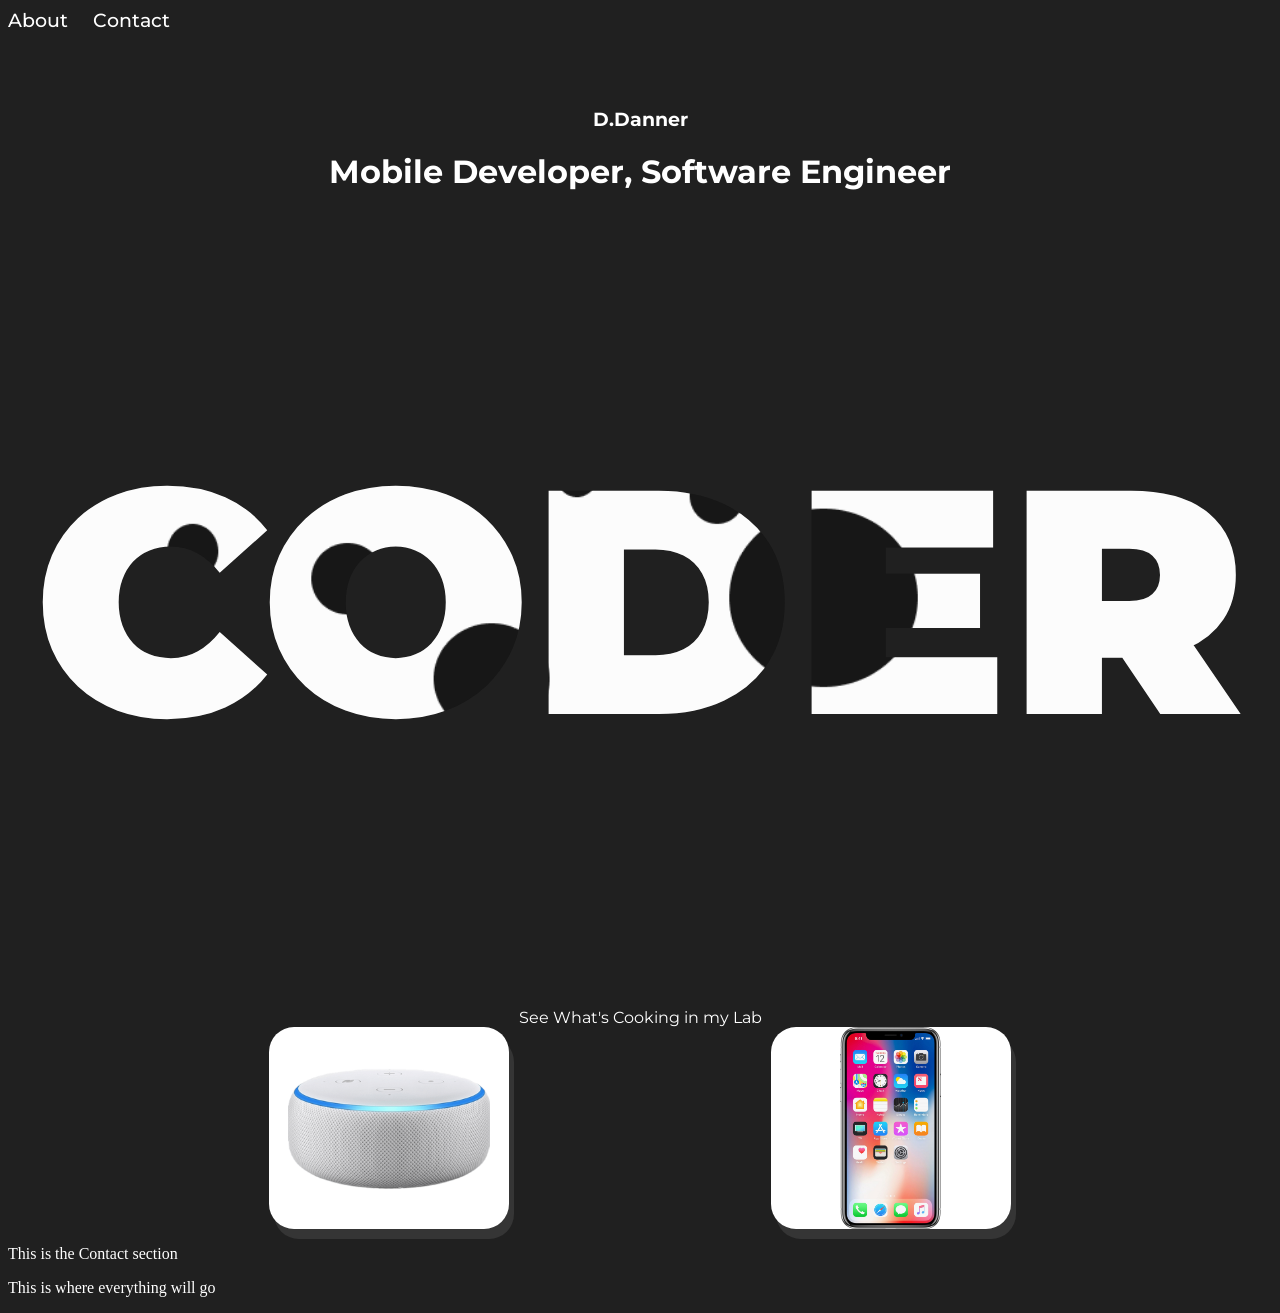
==== index.html @ 23968064 "font size change" ====
<!doctype html>
<html>
    <head>
        <title>Mobile Developer</title>
        <link rel="stylesheet" href="css/Styles.css">
        <link rel="preconnect" href="https://fonts.gstatic.com">
        <link rel="preconnect" href="https://fonts.gstatic.com">
        <link href="https://fonts.googleapis.com/css2?family=Montserrat:wght@400;500&display=swap" rel="stylesheet">
        <script src="anime.min.js">
            var loopBegan = 0;
            var loopCompleted = false;



        </script>
    </head>
    <body>
        <div style="display: flex; justify-content: left;">
            <a class="link">About</a>
            <a href="#Contact" class="link">Contact</a>
        </div>
        <div style="margin-bottom: 1%; text-align: center; font-family: 'Montserrat', sans-serif; margin-top: 6%;">
        <h3>D.Danner</h3>
        <h1>Mobile Developer, Software Engineer</h1>
 <div class="text-container">
    <h1 style="font-size: 1993%; font-weight: 1000; ">CODER</h1>
 </div>
    </div>
    <div>
        <div style="text-align: center; font-family: 'Montserrat', sans-serif; font-size: 500;">
            See What's Cooking in my Lab
        </div>
        <div style="display: flex; justify-content: space-evenly;">
            <div class="rectangle" id="alexa">
            </div>
            <div class="rectangle" id="iphone">
            </div>
        </div>
    </div>
    <div id="Contact">
        <p>This is the Contact section</p>
        <p>This is where everything will go</p>
    </div>
    </body>
</html>
---- css/Styles.css ----
.rectangle {
    border-radius: 25px;
    background: white;
    padding: 8%;
    width: 3%;
    height: 15%;
    box-shadow: 5px 10px rgb(53, 53, 53);
    background-size: contain;
    background-repeat: no-repeat;
    background-position: center;
}

* {
    background: rgb(32, 32, 32);
    color: white;
}

#alexa {
    background-image: url("../assets/images/5eb1556b74bb7d0004ae61b0.png");
}

#iphone {
    background-image: url("../assets/images/toppng.com-download-draw-a-iphone-x-799x1595.png")
}

.link {
    font-family: 'Montserrat', sans-serif;
    font-weight: 500;
    margin-right: 2%;
    font-size: larger;
    text-decoration: none;
}

.text-container h1 {
    color: rgba(225,225,225, .1);
    background-image: url("../assets/images/splotted-background.png");
    -webkit-background-clip: text;
    background-position: bottom;
    background-size: cover;
    font-weight: 900;
    animation: animate 5s linear infinite;
    
}

@keyframes animate {
    0% {
        background-position: bottom;
    }
    1% {
        background-position: top;
    }
}
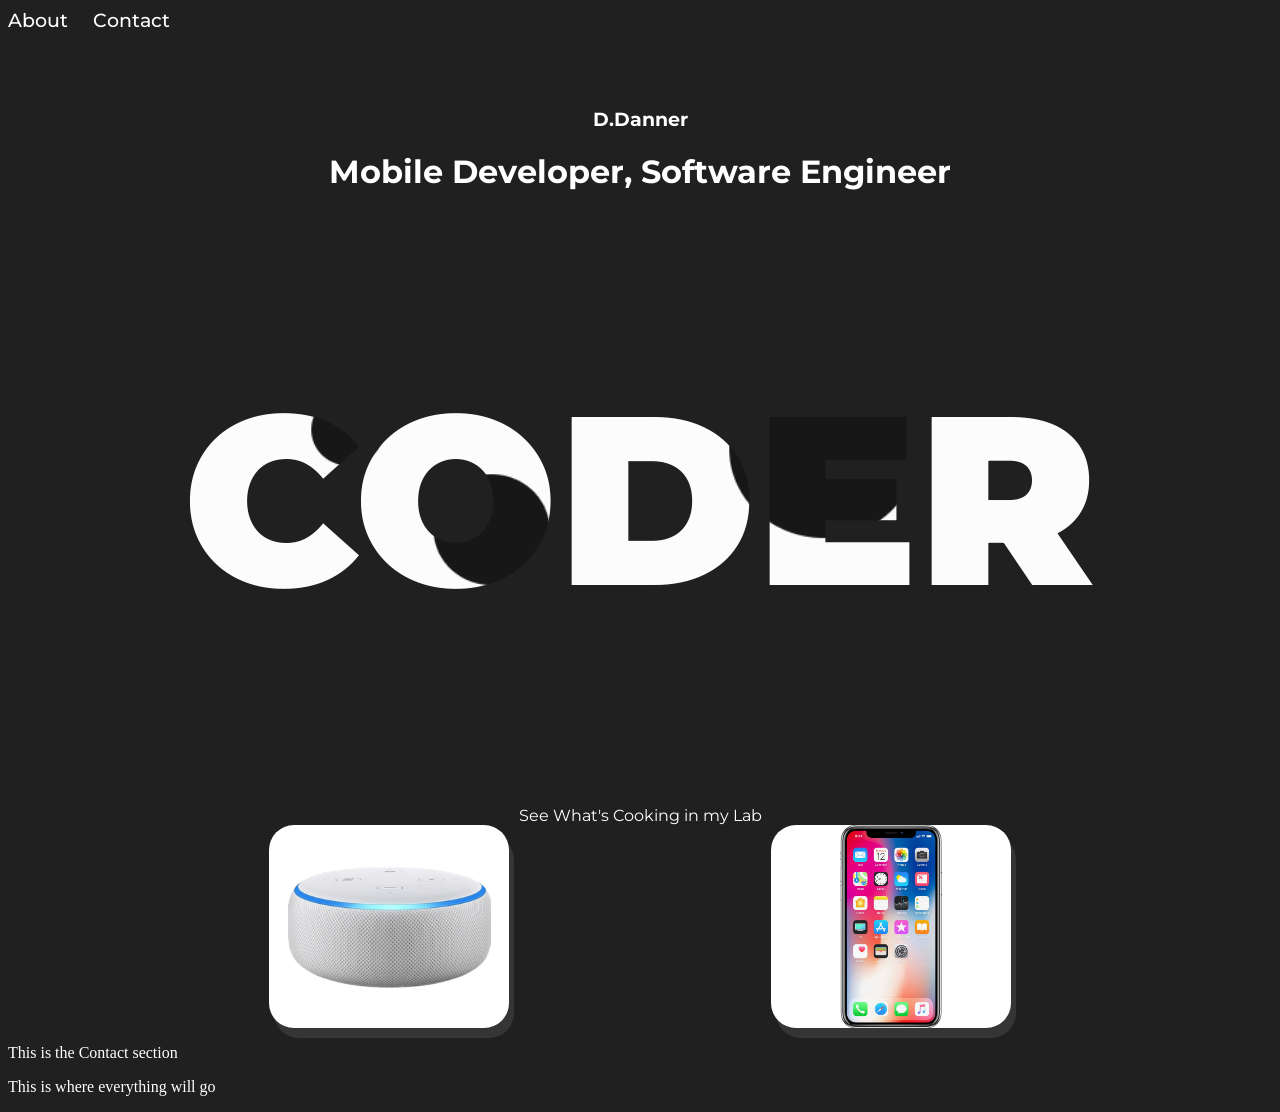
==== commit aad0118e: "font size change" ====
--- a/index.html
+++ b/index.html
@@ -23,7 +23,7 @@
         <h3>D.Danner</h3>
         <h1>Mobile Developer, Software Engineer</h1>
  <div class="text-container">
-    <h1 style="font-size: 1993%; font-weight: 1000; ">CODER</h1>
+    <h1 style="font-size: 1503%; font-weight: 1000; ">CODER</h1>
  </div>
     </div>
     <div>
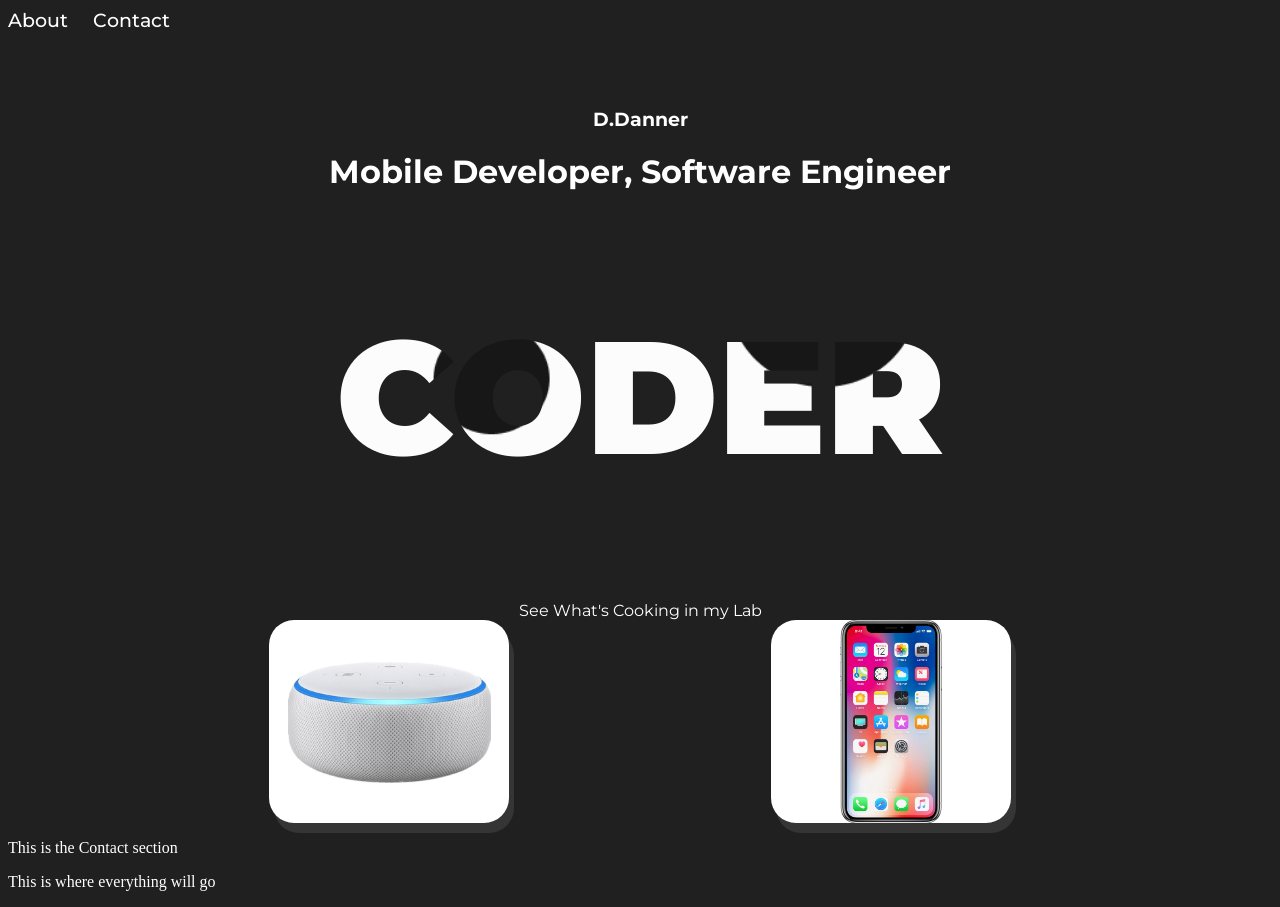
==== commit 120d6539: "jesus christ" ====
--- a/index.html
+++ b/index.html
@@ -23,7 +23,7 @@
         <h3>D.Danner</h3>
         <h1>Mobile Developer, Software Engineer</h1>
  <div class="text-container">
-    <h1 style="font-size: 1503%; font-weight: 1000; ">CODER</h1>
+    <h1 style="font-size: 1003%; font-weight: 1000; ">CODER</h1>
  </div>
     </div>
     <div>
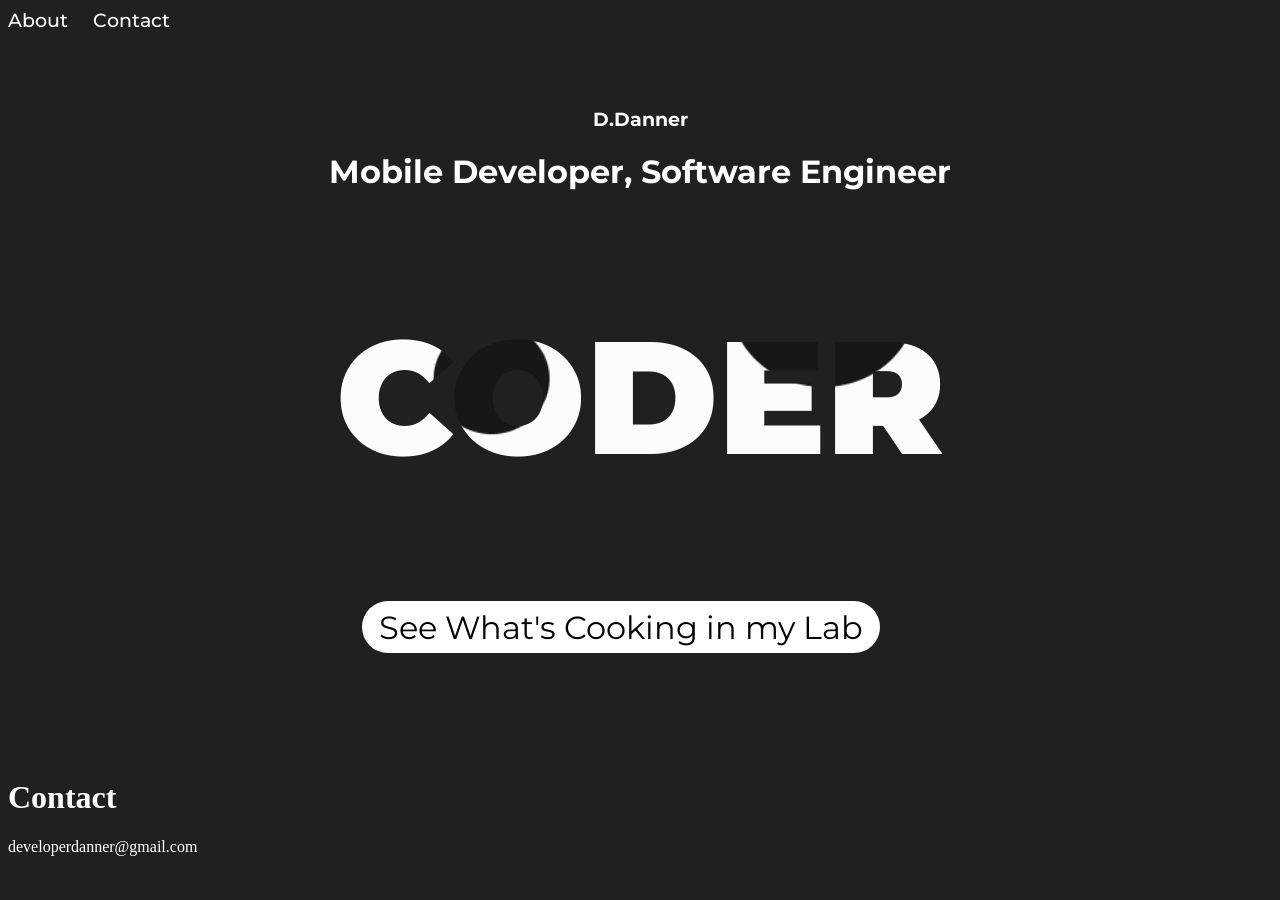
==== commit c808da0e: "a lot of changes" ====
--- a/index.html
+++ b/index.html
@@ -26,20 +26,15 @@
     <h1 style="font-size: 1003%; font-weight: 1000; ">CODER</h1>
  </div>
     </div>
-    <div>
-        <div style="text-align: center; font-family: 'Montserrat', sans-serif; font-size: 500;">
+    <div style="text-align: center;">
+        <div style="margin-top: 5%; margin-bottom: 10%; margin-left: 28%; padding: 0.5%; width: 40%; background-color: white; color: black; font-family: 'Montserrat', sans-serif; font-size: 200%; border-radius: 30px;">
             See What's Cooking in my Lab
         </div>
-        <div style="display: flex; justify-content: space-evenly;">
-            <div class="rectangle" id="alexa">
-            </div>
-            <div class="rectangle" id="iphone">
-            </div>
-        </div>
+        
     </div>
     <div id="Contact">
-        <p>This is the Contact section</p>
-        <p>This is where everything will go</p>
+        <h1>Contact</h1>
+        <p>developerdanner@gmail.com</p>
     </div>
     </body>
 </html>
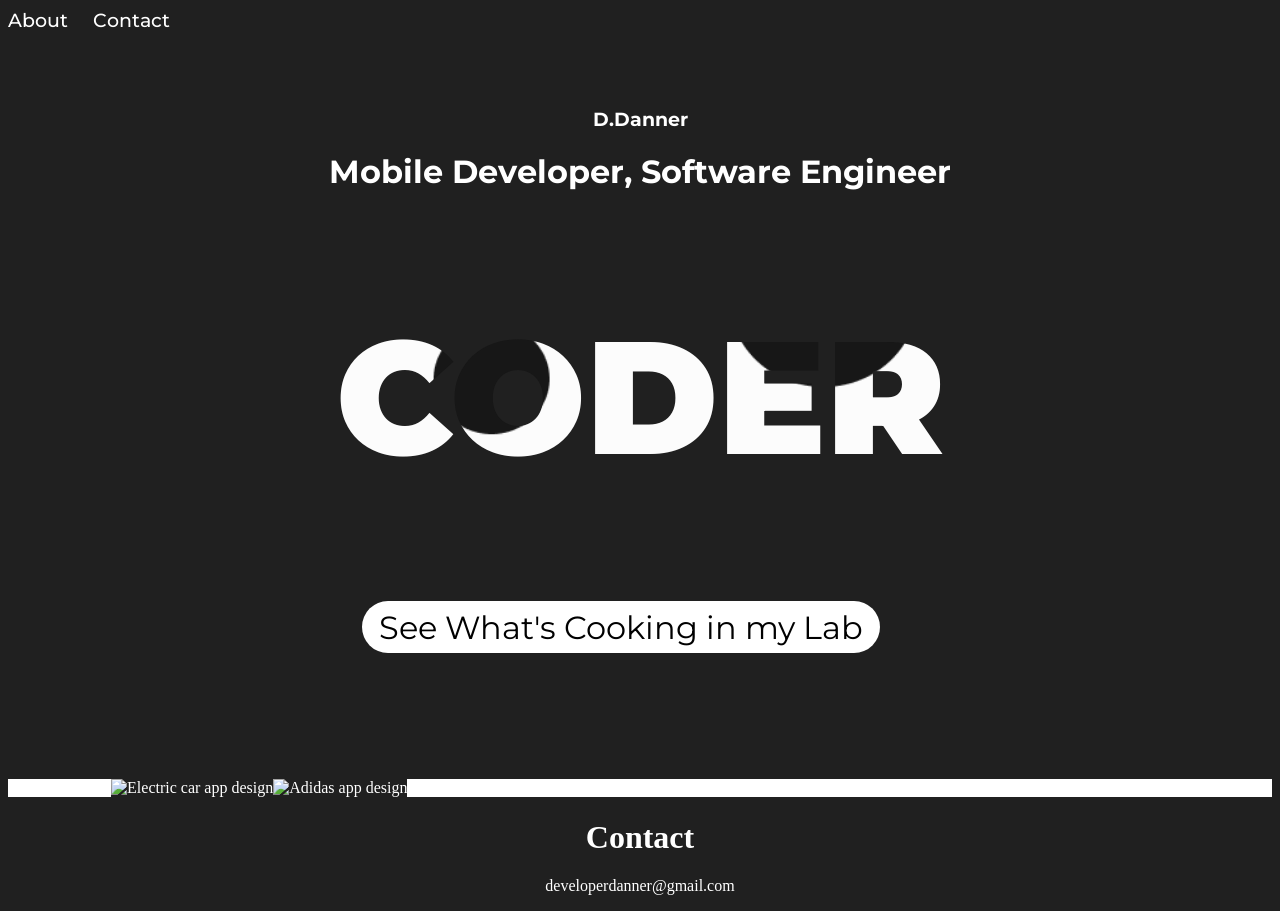
==== commit 380b7f06: "a lot of updates" ====
--- a/index.html
+++ b/index.html
@@ -28,11 +28,16 @@
     </div>
     <div style="text-align: center;">
         <div style="margin-top: 5%; margin-bottom: 10%; margin-left: 28%; padding: 0.5%; width: 40%; background-color: white; color: black; font-family: 'Montserrat', sans-serif; font-size: 200%; border-radius: 30px;">
-            See What's Cooking in my Lab
+            <a href="#see-projects-section" style="text-decoration: none; color: black; background: white;">See What's Cooking in my Lab</a>
         </div>
         
     </div>
-    <div id="Contact">
+
+    <div id="see-projects-section">Projects go here
+        <img src="../dannertech.github.io/assets/images/powerup-design.png" alt="Electric car app design"/>
+        <img src="../dannertech.github.io/assets/images/adidas-design.png" alt="Adidas app design"/>
+    </div>    
+    <div id="contact">
         <h1>Contact</h1>
         <p>developerdanner@gmail.com</p>
     </div>
--- a/css/Styles.css
+++ b/css/Styles.css
@@ -49,4 +49,24 @@
     1% {
         background-position: top;
     }
-}+}
+
+#see-projects-section {
+    background-color: white;
+    display: flex;
+    flex-direction: row;
+    
+}
+
+@media screen and (max-width: 500px){
+    #see-projects-section{
+        flex-direction: column;
+        width: 100%;
+        height: 30%;
+    }
+}
+
+#contact {
+    text-align: center;
+}
+
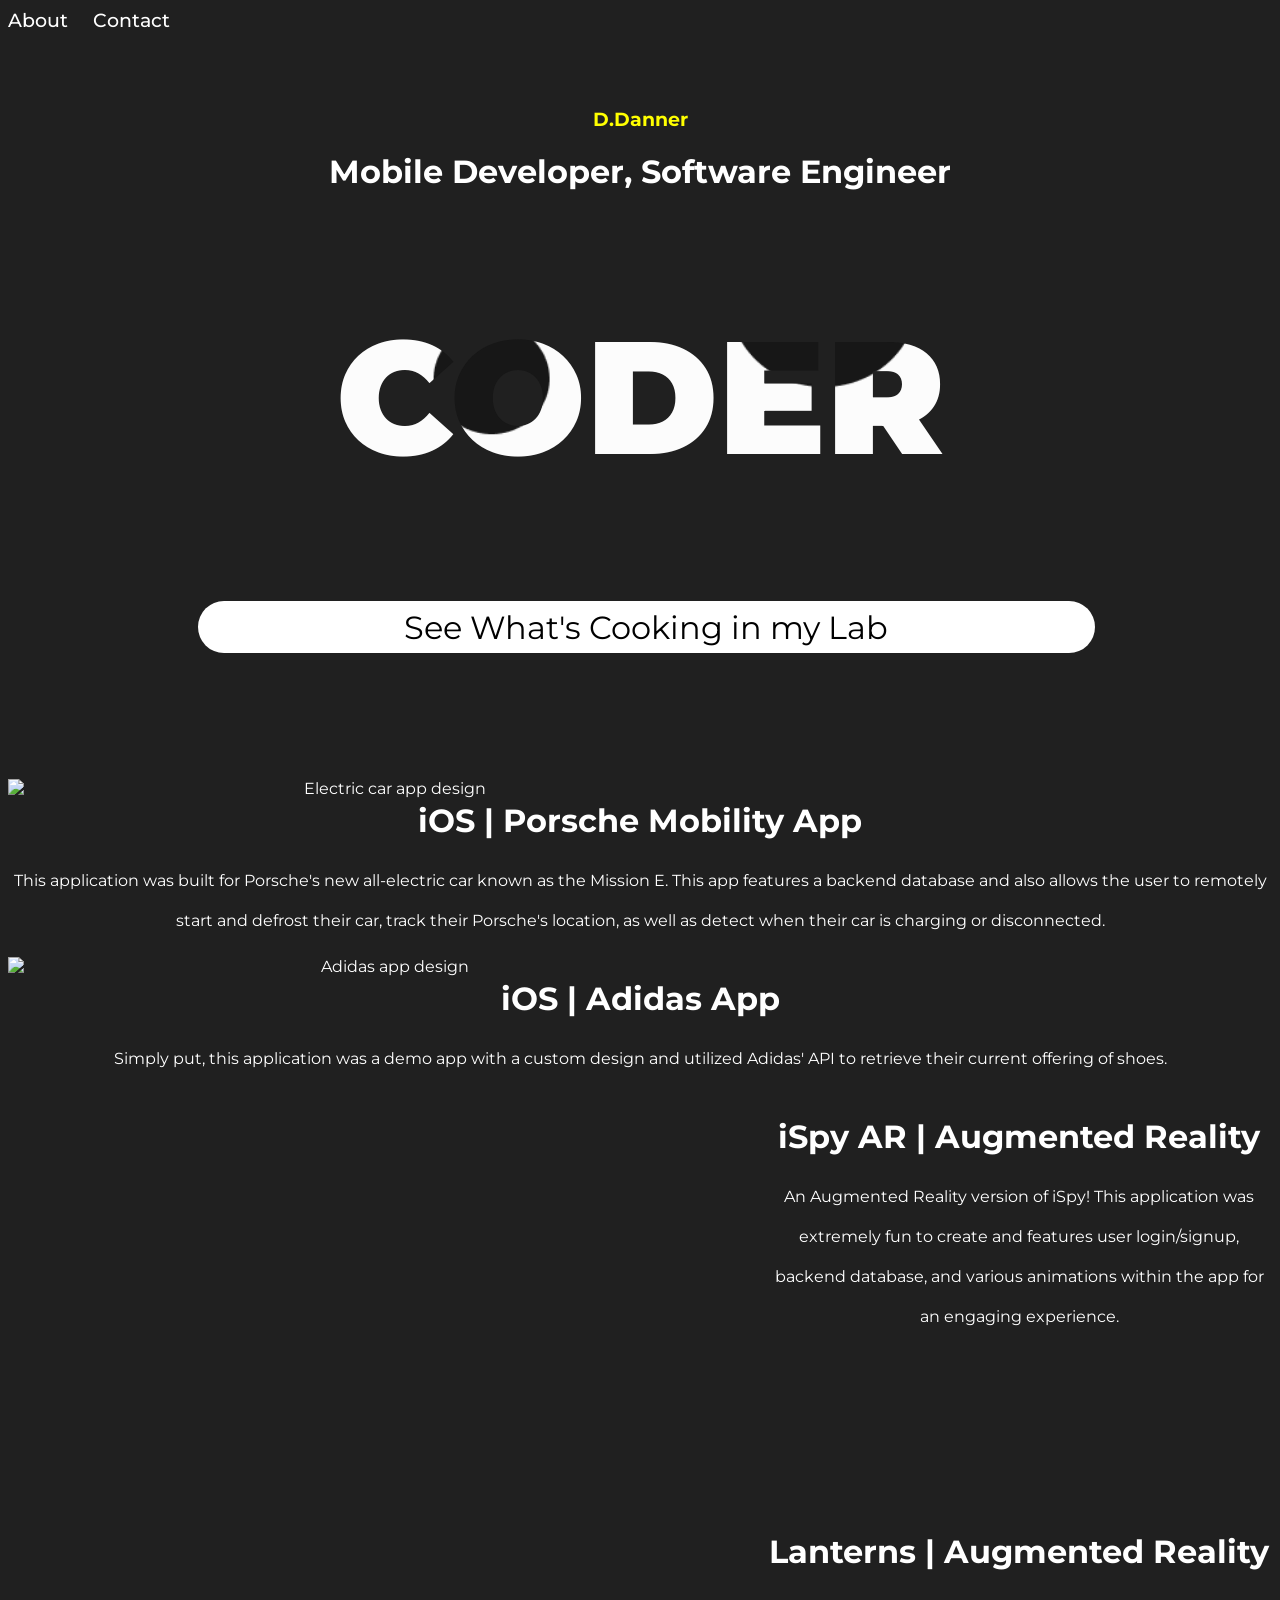
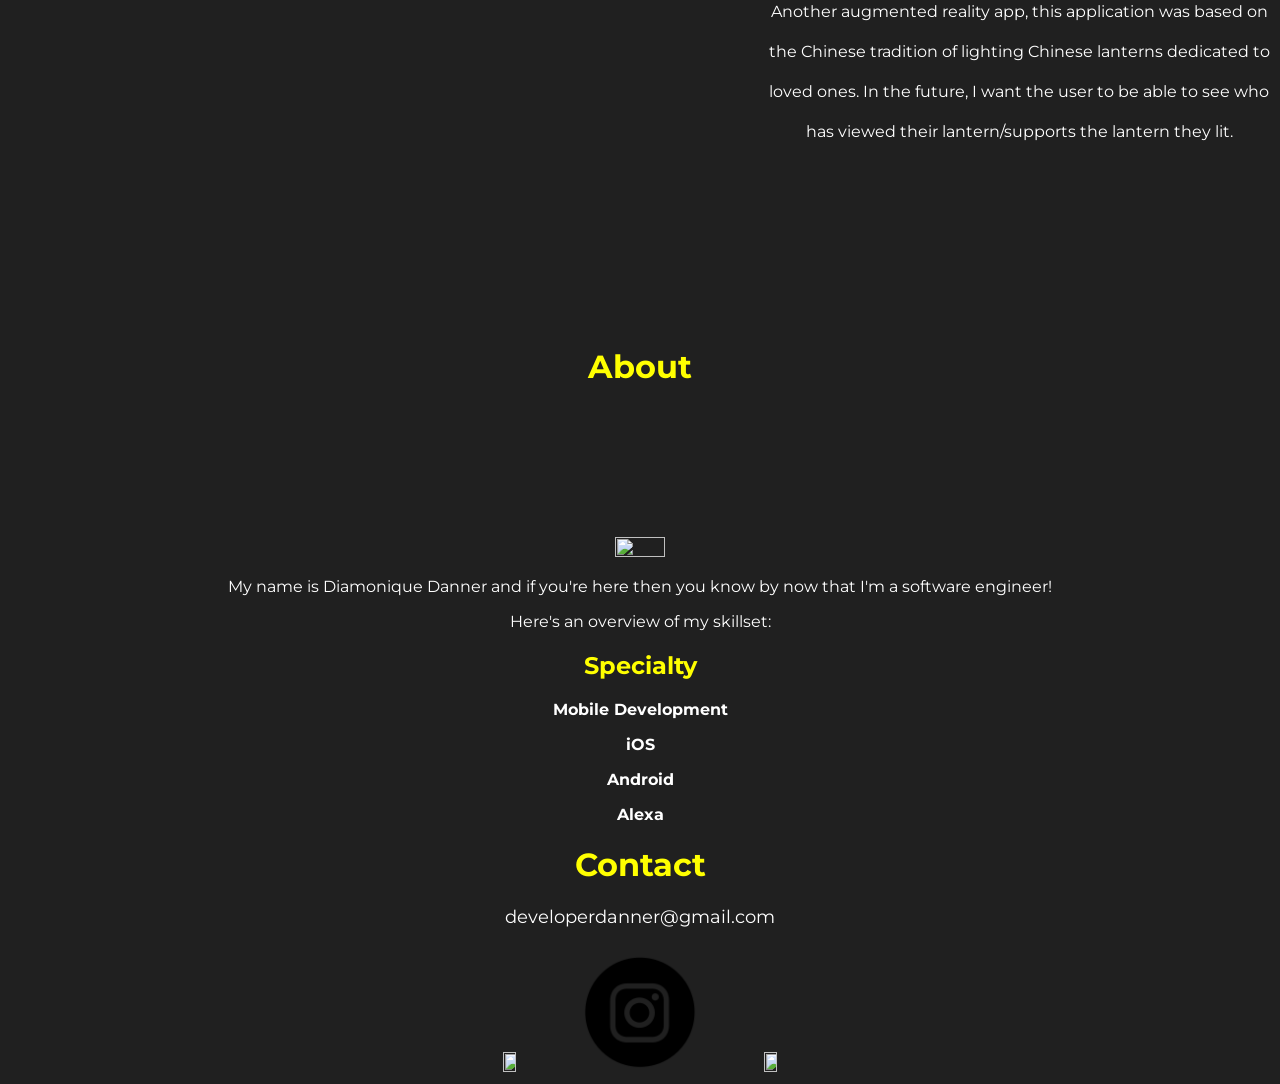
==== commit b63a45a8: "final chnages to website. final styling" ====
--- a/index.html
+++ b/index.html
@@ -20,26 +20,75 @@
             <a href="#Contact" class="link">Contact</a>
         </div>
         <div style="margin-bottom: 1%; text-align: center; font-family: 'Montserrat', sans-serif; margin-top: 6%;">
-        <h3>D.Danner</h3>
+        <h3 style="color: yellow">D.Danner</h3>
         <h1>Mobile Developer, Software Engineer</h1>
  <div class="text-container">
     <h1 style="font-size: 1003%; font-weight: 1000; ">CODER</h1>
  </div>
     </div>
-    <div style="text-align: center;">
-        <div style="margin-top: 5%; margin-bottom: 10%; margin-left: 28%; padding: 0.5%; width: 40%; background-color: white; color: black; font-family: 'Montserrat', sans-serif; font-size: 200%; border-radius: 30px;">
+    <div id="button" style="text-align: center;">
+        <div style="margin-top: 5%; margin-bottom: 10%; margin-left: 15%; padding: 0.5%; width: 70%; background-color: white; color: black; font-family: 'Montserrat', sans-serif; font-size: 200%; border-radius: 30px;">
             <a href="#see-projects-section" style="text-decoration: none; color: black; background: white;">See What's Cooking in my Lab</a>
-        </div>
-        
+        </div
     </div>
 
-    <div id="see-projects-section">Projects go here
+    <div id="see-projects-section">
+        <div class="content_img">
         <img src="../dannertech.github.io/assets/images/powerup-design.png" alt="Electric car app design"/>
+        <div>
+            <h1 class="content_img_header">iOS | Porsche Mobility App</h1>
+            <p>This application was built for Porsche's new all-electric car known as the Mission E. This app features a backend database and also allows the user to remotely start and defrost their car, track their Porsche's location, as well as detect when their car is charging or disconnected. </p>
+        </div>
+        </div>
+        <div class="content_img">
         <img src="../dannertech.github.io/assets/images/adidas-design.png" alt="Adidas app design"/>
-    </div>    
-    <div id="contact">
+        <div>
+            <h1 class="content_img_header">
+            iOS | Adidas App
+        </h1>
+        <p>Simply put, this application was a demo app with a custom design and utilized Adidas' API to retrieve their current offering of shoes.</p>
+    </div>
+        </div>
+        <div class="content_img">
+        <iframe width="60%" height="415" src="https://www.youtube.com/embed/g-3i1LaDWwo" title="YouTube video player" frameborder="0" allow="accelerometer; autoplay; clipboard-write; encrypted-media; gyroscope; picture-in-picture" allowfullscreen></iframe>
+       <div>
+           <h1 class="content_img_header">iSpy AR | Augmented Reality</h1>
+           <p>An Augmented Reality version of iSpy! This application was extremely fun to create and features user login/signup, backend database, and various animations within the app for an engaging experience.</p>
+       </div>
+    </div>
+  <div class="content_img">
+        <iframe width="60%" height="415" src="https://www.youtube.com/embed/mHwht_vlKhc" title="YouTube video player" frameborder="0" allow="accelerometer; autoplay; clipboard-write; encrypted-media; gyroscope; picture-in-picture" allowfullscreen></iframe>
+        <div>
+            <h1 class="content_img_header">Lanterns | Augmented Reality</h1>
+            <p>Another augmented reality app, this application was based on the Chinese tradition of lighting Chinese lanterns dedicated to loved ones. In the future, I want the user to be able to see who has viewed their lantern/supports the lantern they lit.</p>
+        </div>
+    </div>
+    </div>  
+    <div id="About">
+        <h1>About</h1>
+        <div class="avatar">
+        <img src="../dannertech.github.io/assets/images/dexterslab-website.png"/>
+        </div>
+        <p>My name is Diamonique Danner and if you're here then you know by now that I'm a software engineer!
+       </p>
+       <p>Here's an overview of my skillset:</p>
+       
+        <h2>Specialty</h2>
+        <P><b>Mobile Development</b></P>
+     <p><b>iOS</b></p>
+     <p><b>Android</b></p>
+   <p><b>Alexa</b></p>
+        <!-- <h2>Featured Project</h2>  
+       <img src="../dannertech.github.io/assets/images/1024-icon.png"/>
+    </div>   -->
+    <div id="Contact">
         <h1>Contact</h1>
         <p>developerdanner@gmail.com</p>
+        <div id="social-section">
+          <a href="https://github.com/dannertech"> <img src="../dannertech.github.io/assets/images/github-logo.png"/></a>
+        <a href="https://www.instagram.com/danner.tech/?hl=en"><img src="assets/images/iconfinder_38-instagram_1161954.png"/></a>
+            <a href="https://www.linkedin.com/in/dia-monique-danner/"><img src="../dannertech.github.io/assets/images/linkedin-logo.png"/></a>
+        </div>
     </div>
     </body>
 </html>
--- a/css/Styles.css
+++ b/css/Styles.css
@@ -52,10 +52,10 @@
 }
 
 #see-projects-section {
-    background-color: white;
+    background-color: black;
     display: flex;
-    flex-direction: row;
-    
+    flex-direction: column;
+
 }
 
 @media screen and (max-width: 500px){
@@ -64,9 +64,114 @@
         width: 100%;
         height: 30%;
     }
+    #see-projects-section img{
+        height: 70%;
+        width: 100%;
+    }
+    .text-container {
+        font-size: 70%;
+    }
+    #button {
+        font-size: 60%;
+    }
+
+    .content_img iframe{ 
+        float: none;
+        width: 100%;
+        margin-bottom: 6%;
+    }
+    .content_img p{
+        margin-top: 10%;
+        line-height: 200%;
+        font-size: 200%;
+    }
+    .content_img img{
+        margin-bottom: 6%;
+    }
+    #About h1{
+        font-size: 250%;
+        margin-bottom: 15%;
+    }
+
+    #About p{
+        font-size: 200%;
+    }
+
+
 }
 
-#contact {
+#Contact {
     text-align: center;
+    font-family: 'Montserrat', sans-serif;
+   
 }
 
+.content_img {
+    font-family: 'Montserrat', sans-serif;
+}
+
+.content_img p{
+    line-height: 250%;
+ color: white;
+}
+
+.content_img iframe{
+    float: left;
+}
+
+.content_img img{
+  float: left;
+    width: 60%;
+}
+
+#Contact p{
+  font-size: large;
+}
+
+#About {
+    font-family: 'Montserrat', sans-serif;
+    text-align: center;
+
+
+
+}
+
+#About h1{
+    color: yellow;
+}
+#About h2{
+    color: yellow;
+}
+#About img {
+    height: 20%;
+    width: 20%;
+}
+
+@keyframes float {
+    0%{
+        transform: translateY(0px);
+    }
+    50%{
+        transform: translateY(-80px);
+    }
+    100%{
+        transform: translateY(0px);
+    }
+}
+
+.avatar {
+    overflow: hidden;
+    transform: translateY(0px);
+    animation: float 6s ease-in-out infinite;
+    margin-top: 12%;
+}
+
+#social-seciton{
+    display: flex;
+    flex-direction: row;
+}
+
+#social-section img {
+    height: 10%;
+    width: 10%;
+}
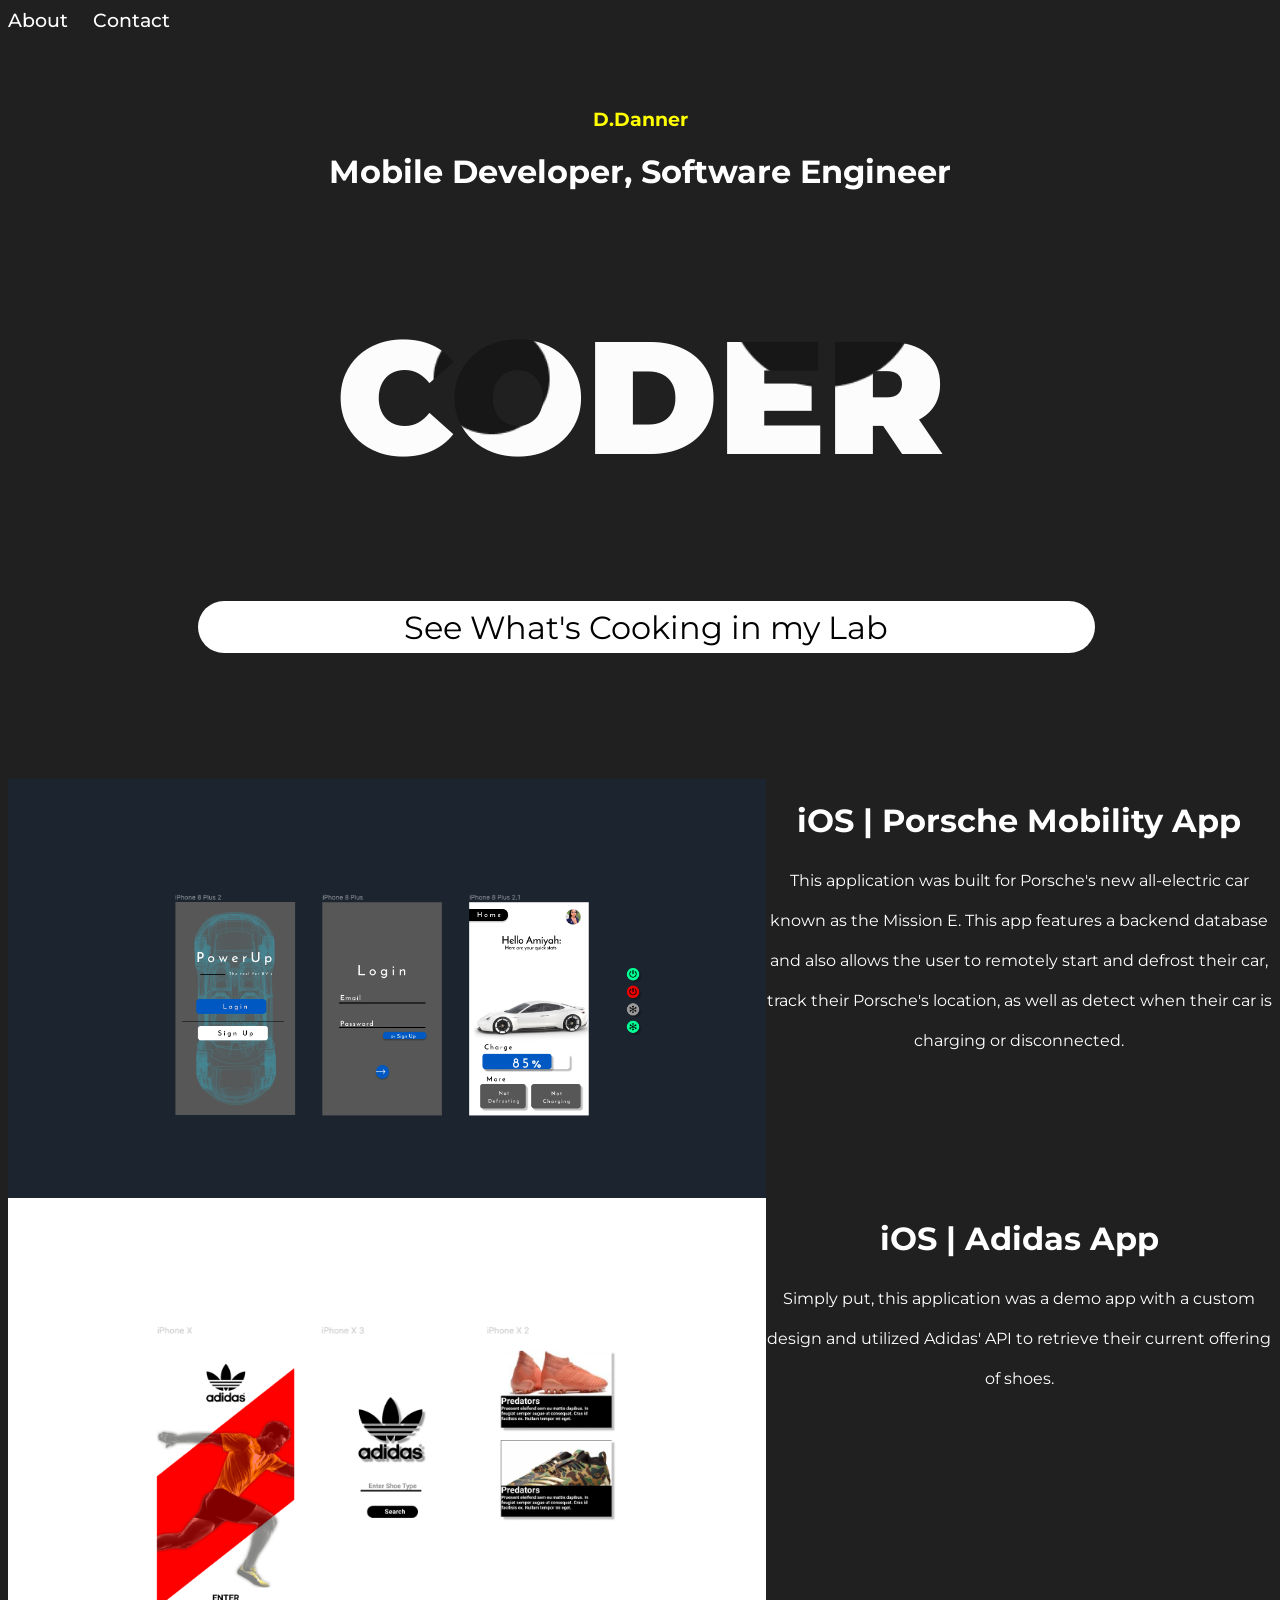
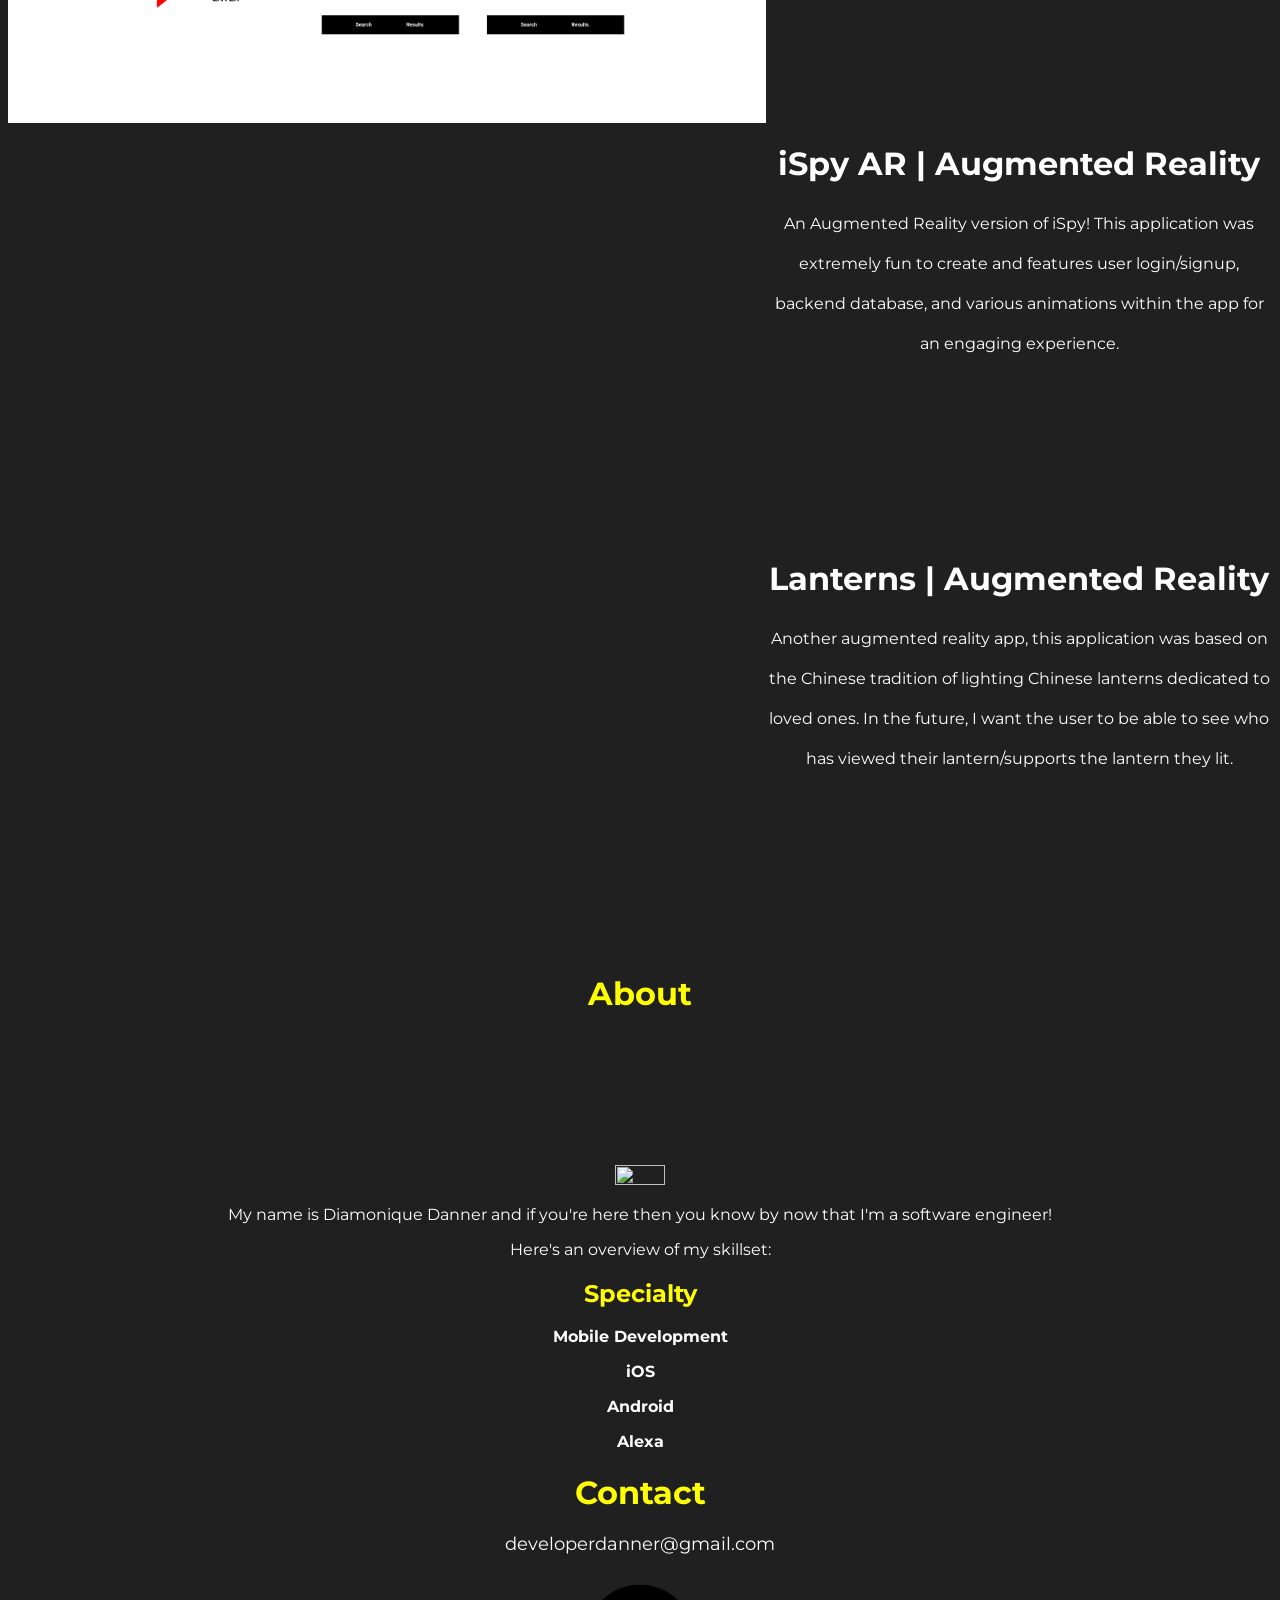
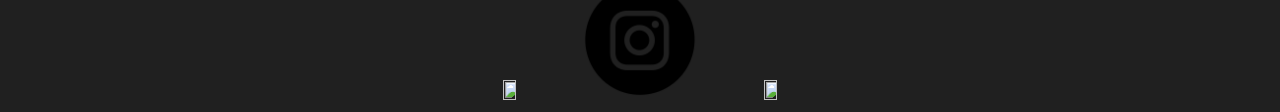
==== commit 5d58a052: "corrected image links" ====
--- a/index.html
+++ b/index.html
@@ -34,14 +34,14 @@
 
     <div id="see-projects-section">
         <div class="content_img">
-        <img src="../dannertech.github.io/assets/images/powerup-design.png" alt="Electric car app design"/>
+        <img src="./assets/images/powerup-design.png" alt="Electric car app design"/>
         <div>
             <h1 class="content_img_header">iOS | Porsche Mobility App</h1>
             <p>This application was built for Porsche's new all-electric car known as the Mission E. This app features a backend database and also allows the user to remotely start and defrost their car, track their Porsche's location, as well as detect when their car is charging or disconnected. </p>
         </div>
         </div>
         <div class="content_img">
-        <img src="../dannertech.github.io/assets/images/adidas-design.png" alt="Adidas app design"/>
+        <img src="./assets/images/adidas-design.png" alt="Adidas app design"/>
         <div>
             <h1 class="content_img_header">
             iOS | Adidas App
@@ -67,7 +67,7 @@
     <div id="About">
         <h1>About</h1>
         <div class="avatar">
-        <img src="../dannertech.github.io/assets/images/dexterslab-website.png"/>
+        <img src="./assets/images/dexterslab-website.png"/>
         </div>
         <p>My name is Diamonique Danner and if you're here then you know by now that I'm a software engineer!
        </p>
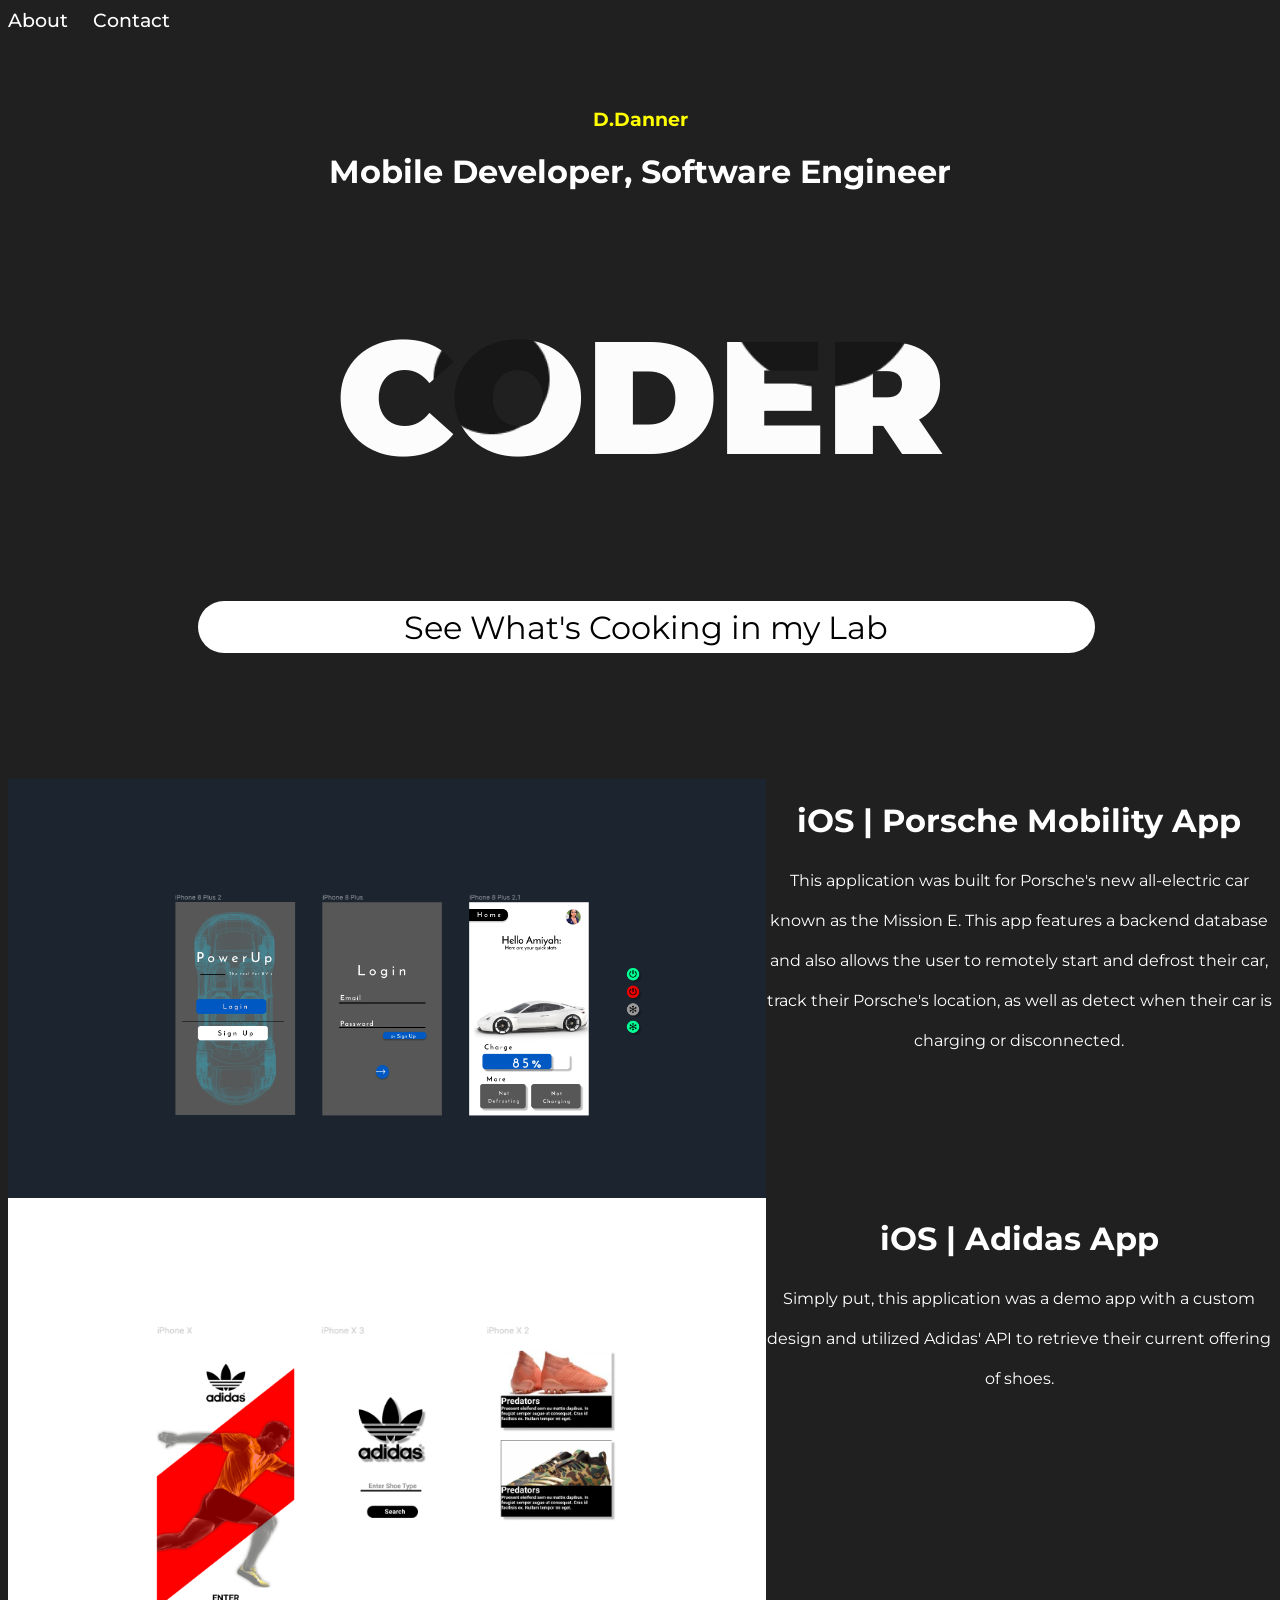
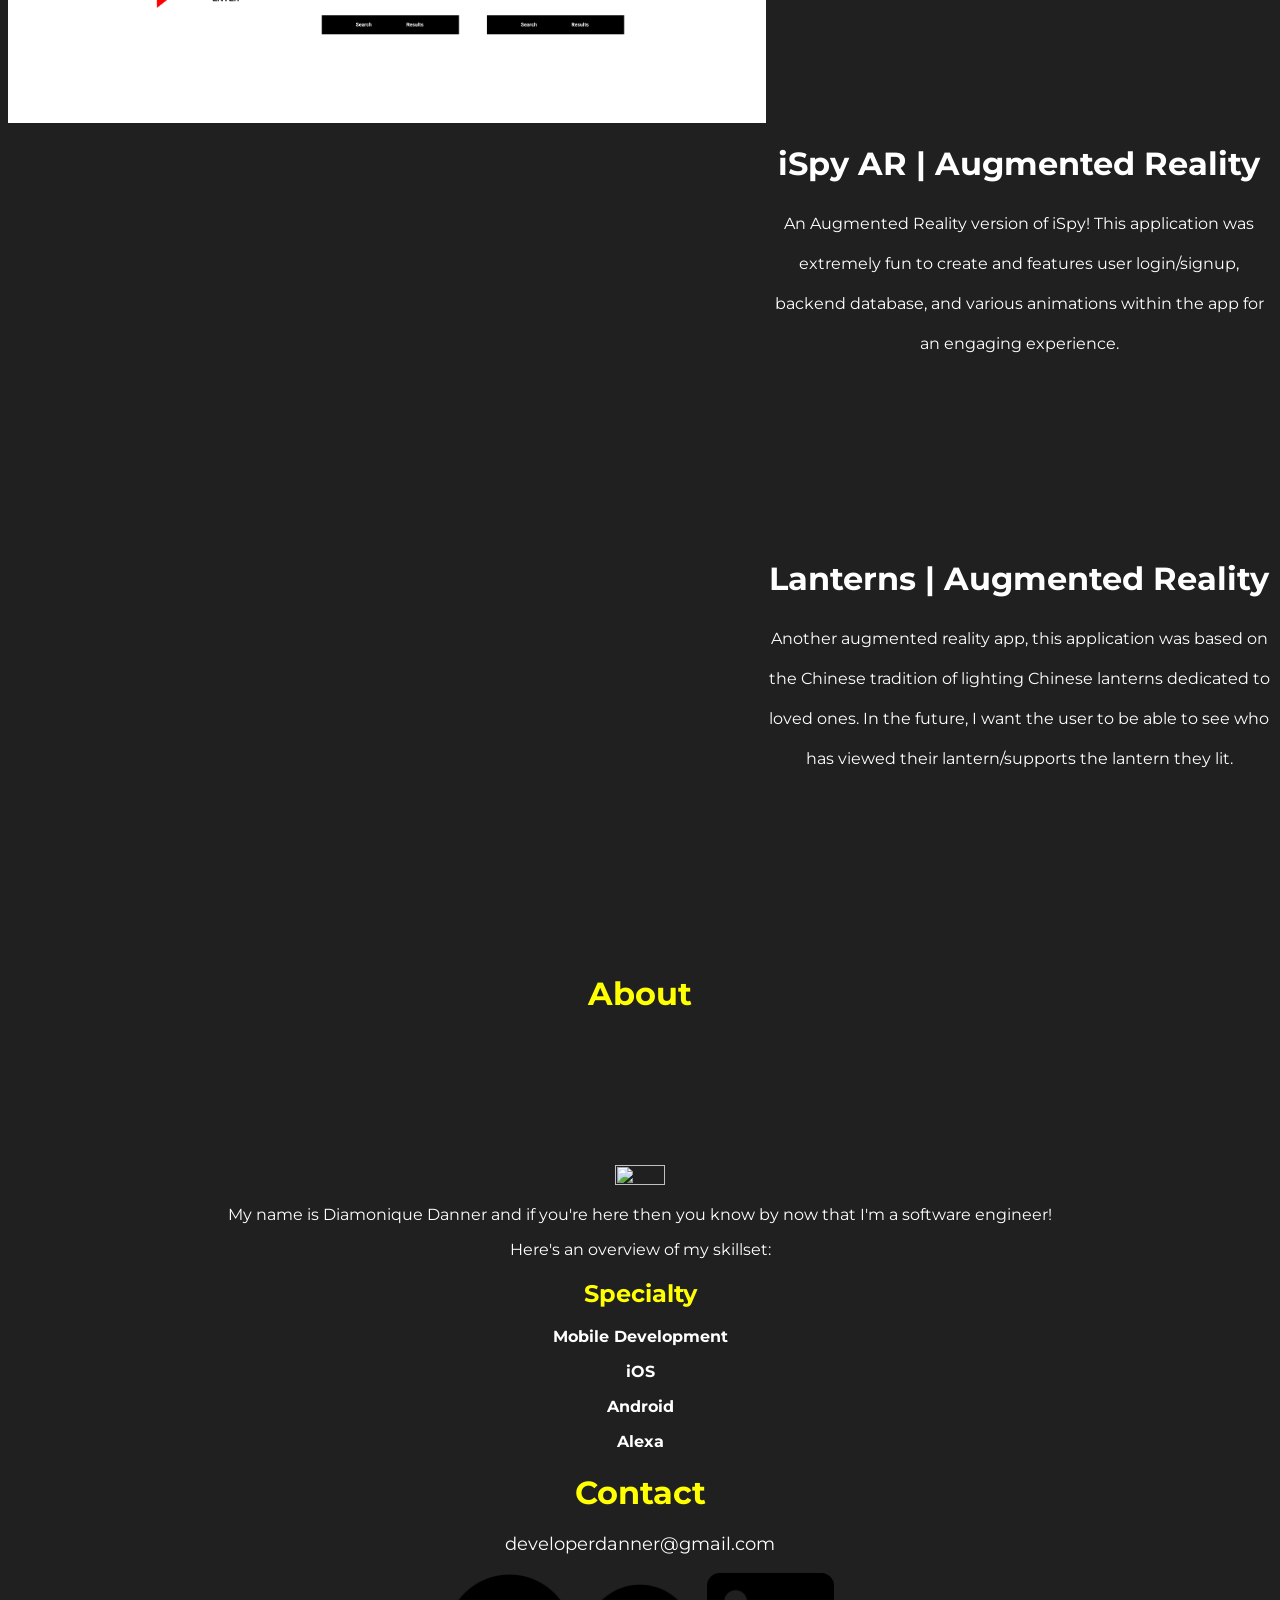
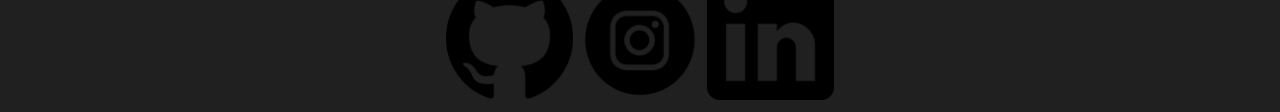
==== commit fd38104d: "fixed img links again" ====
--- a/index.html
+++ b/index.html
@@ -85,9 +85,9 @@
         <h1>Contact</h1>
         <p>developerdanner@gmail.com</p>
         <div id="social-section">
-          <a href="https://github.com/dannertech"> <img src="../dannertech.github.io/assets/images/github-logo.png"/></a>
-        <a href="https://www.instagram.com/danner.tech/?hl=en"><img src="assets/images/iconfinder_38-instagram_1161954.png"/></a>
-            <a href="https://www.linkedin.com/in/dia-monique-danner/"><img src="../dannertech.github.io/assets/images/linkedin-logo.png"/></a>
+          <a href="https://github.com/dannertech"> <img src="./assets/images/github-logo.png"/></a>
+        <a href="https://www.instagram.com/danner.tech/?hl=en"><img src="./assets/images/iconfinder_38-instagram_1161954.png"/></a>
+            <a href="https://www.linkedin.com/in/dia-monique-danner/"><img src="./assets/images/linkedin-logo.png"/></a>
         </div>
     </div>
     </body>
